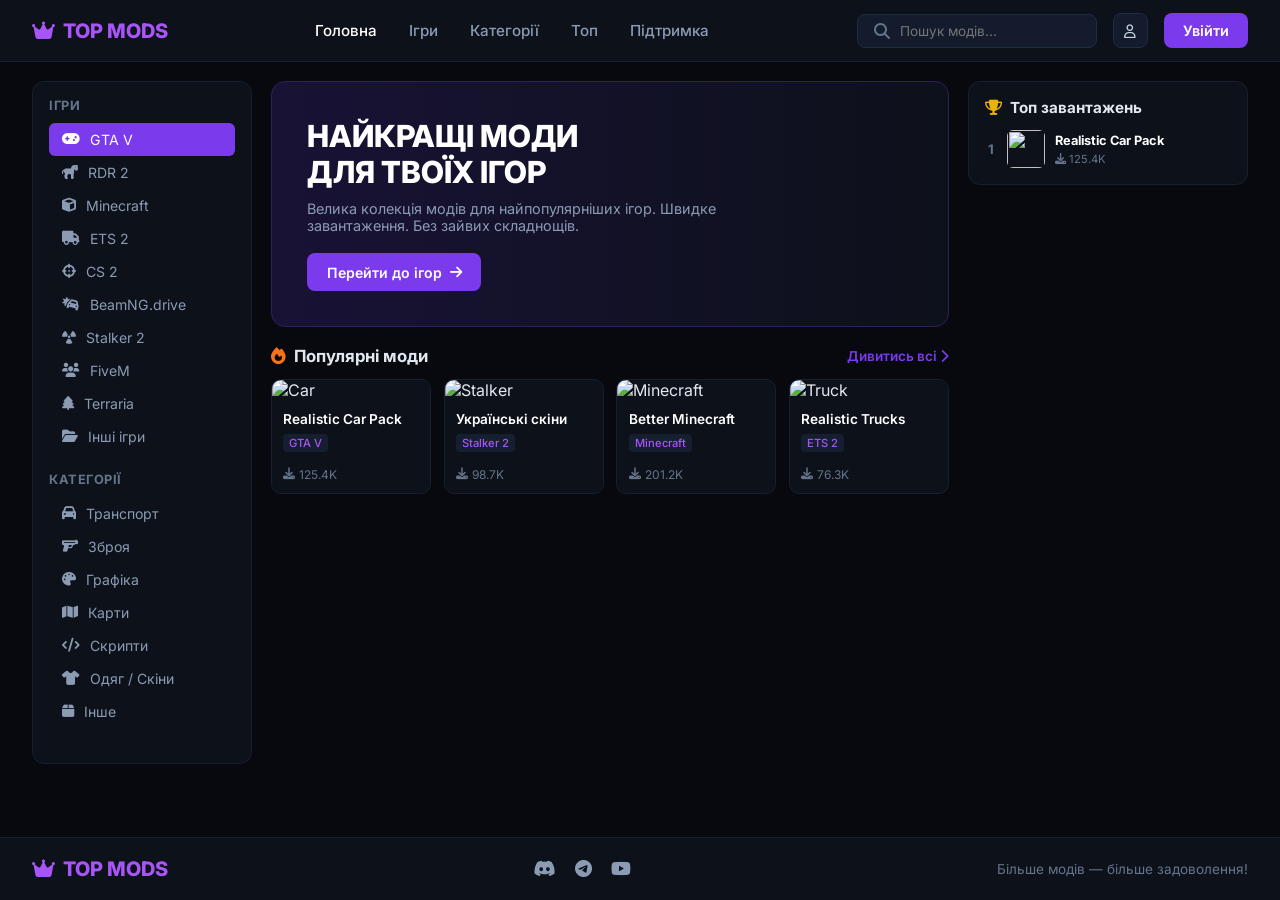
==== index.html @ d40a0d46 "Update index.html" ====
<!DOCTYPE html>
<html lang="uk">
<head>
    <meta charset="UTF-8">
    <meta name="viewport" content="width=device-width, initial-scale=1.0">
    <title>TOP MODS — Каталог модифікацій</title>
    <link rel="stylesheet" href="style.css">
    <link rel="stylesheet" href="https://cdnjs.cloudflare.com/ajax/libs/font-awesome/6.4.0/css/all.min.css">
    <link href="https://fonts.googleapis.com/css2?family=Inter:wght@400;500;600;700;800&display=swap" rel="stylesheet">
</head>
<body>

    <header class="navbar">
        <div class="logo"><i class="fa-solid fa-crown"></i> TOP MODS</div>
        <nav class="nav-links">
            <a href="index.html" class="active">Головна</a>
            <a href="games.html">Ігри</a>
            <a href="#">Категорії</a>
            <a href="#">Топ</a>
            <a href="#">Підтримка</a>
        </nav>
        <div class="nav-right">
            <div class="search-box">
                <i class="fa-solid fa-magnifying-glass"></i>
                <input type="text" placeholder="Пошук модів...">
            </div>
            <button class="icon-btn"><i class="fa-regular fa-user"></i></button>
            <button class="login-btn">Увійти</button>
        </div>
    </header>

    <div class="main-container">
        <aside class="left-sidebar">
            <div class="sidebar-section-title">Ігри</div>
            <ul class="sidebar-list">
                <li class="active"><i class="fa-solid fa-gamepad"></i> GTA V</li>
                <li><i class="fa-solid fa-horse"></i> RDR 2</li>
                <li><i class="fa-solid fa-cube"></i> Minecraft</li>
                <li><i class="fa-solid fa-truck"></i> ETS 2</li>
                <li><i class="fa-solid fa-crosshairs"></i> CS 2</li>
                <li><i class="fa-solid fa-car-burst"></i> BeamNG.drive</li>
                <li><i class="fa-solid fa-radiation"></i> Stalker 2</li>
                <li><i class="fa-solid fa-users"></i> FiveM</li>
                <li><i class="fa-solid fa-tree"></i> Terraria</li>
                <li><i class="fa-solid fa-folder-open"></i> Інші ігри</li>
            </ul>

            <div class="sidebar-section-title">Категорії</div>
            <ul class="sidebar-list">
                <li><i class="fa-solid fa-car"></i> Транспорт</li>
                <li><i class="fa-solid fa-gun"></i> Зброя</li>
                <li><i class="fa-solid fa-palette"></i> Графіка</li>
                <li><i class="fa-solid fa-map"></i> Карти</li>
                <li><i class="fa-solid fa-code"></i> Скрипти</li>
                <li><i class="fa-solid fa-shirt"></i> Одяг / Скіни</li>
                <li><i class="fa-solid fa-box"></i> Інше</li>
            </ul>
        </aside>

        <main class="content-area">
            <div class="hero-banner">
                <div class="hero-content">
                    <h1>НАЙКРАЩІ МОДИ<br>ДЛЯ ТВОЇХ ІГОР</h1>
                    <p>Велика колекція модів для найпопулярніших ігор. Швидке завантаження. Без зайвих складнощів.</p>
                    <button class="hero-btn" onclick="window.location.href='games.html'">Перейти до ігор <i class="fa-solid fa-arrow-right"></i></button>
                </div>
            </div>

            <div>
                <div class="section-block-header">
                    <h2><i class="fa-solid fa-fire c-orange"></i> Популярні моди</h2>
                    <a href="#">Дивитись всі <i class="fa-solid fa-chevron-right"></i></a>
                </div>
                <div class="cards-grid-4" style="display: grid; grid-template-columns: repeat(4, 1fr); gap: 0.8rem;">
                    <div class="mod-card" style="background: #0d111a; border: 1px solid #161f30; border-radius: 10px; overflow: hidden;">
                        <img src="https://images.unsplash.com/photo-1542282088-72c9c27ed0cd?w=400" alt="Car" style="width:100%; height:120px; object-fit:cover;">
                        <div class="mod-card-body" style="padding: 0.7rem;">
                            <h4 style="font-size: 0.85rem; color:#fff; margin-bottom:4px;">Realistic Car Pack</h4>
                            <span class="tag" style="background: #161f30; color: #a855f7; font-size: 0.7rem; padding: 2px 6px; border-radius: 4px;">GTA V</span>
                            <div class="card-downloads" style="font-size: 0.75rem; color: #64748b; margin-top:8px;"><i class="fa-solid fa-download"></i> 125.4K</div>
                        </div>
                    </div>
                    <div class="mod-card" style="background: #0d111a; border: 1px solid #161f30; border-radius: 10px; overflow: hidden;">
                        <img src="https://images.unsplash.com/photo-1579373903781-fd5c0c30c4cd?w=400" alt="Stalker" style="width:100%; height:120px; object-fit:cover;">
                        <div class="mod-card-body" style="padding: 0.7rem;">
                            <h4 style="font-size: 0.85rem; color:#fff; margin-bottom:4px;">Українські скіни</h4>
                            <span class="tag" style="background: #161f30; color: #a855f7; font-size: 0.7rem; padding: 2px 6px; border-radius: 4px;">Stalker 2</span>
                            <div class="card-downloads" style="font-size: 0.75rem; color: #64748b; margin-top:8px;"><i class="fa-solid fa-download"></i> 98.7K</div>
                        </div>
                    </div>
                    <div class="mod-card" style="background: #0d111a; border: 1px solid #161f30; border-radius: 10px; overflow: hidden;">
                        <img src="https://images.unsplash.com/photo-1627856013091-fed6e4e30e7c?w=400" alt="Minecraft" style="width:100%; height:120px; object-fit:cover;">
                        <div class="mod-card-body" style="padding: 0.7rem;">
                            <h4 style="font-size: 0.85rem; color:#fff; margin-bottom:4px;">Better Minecraft</h4>
                            <span class="tag" style="background: #161f30; color: #a855f7; font-size: 0.7rem; padding: 2px 6px; border-radius: 4px;">Minecraft</span>
                            <div class="card-downloads" style="font-size: 0.75rem; color: #64748b; margin-top:8px;"><i class="fa-solid fa-download"></i> 201.2K</div>
                        </div>
                    </div>
                    <div class="mod-card" style="background: #0d111a; border: 1px solid #161f30; border-radius: 10px; overflow: hidden;">
                        <img src="https://images.unsplash.com/photo-1601584115197-04ecc0da31d7?w=400" alt="Truck" style="width:100%; height:120px; object-fit:cover;">
                        <div class="mod-card-body" style="padding: 0.7rem;">
                            <h4 style="font-size: 0.85rem; color:#fff; margin-bottom:4px;">Realistic Trucks</h4>
                            <span class="tag" style="background: #161f30; color: #a855f7; font-size: 0.7rem; padding: 2px 6px; border-radius: 4px;">ETS 2</span>
                            <div class="card-downloads" style="font-size: 0.75rem; color: #64748b; margin-top:8px;"><i class="fa-solid fa-download"></i> 76.3K</div>
                        </div>
                    </div>
                </div>
            </div>
        </main>

        <aside class="right-sidebar">
            <div class="top-box">
                <h3><i class="fa-solid fa-trophy c-yellow"></i> Топ завантажень</h3>
                <ul class="top-items-list">
                    <li>
                        <span class="top-rank">1</span>
                        <img src="https://images.unsplash.com/photo-1542282088-72c9c27ed0cd?w=100" alt="">
                        <div class="top-item-info">
                            <b>Realistic Car Pack</b>
                            <small><i class="fa-solid fa-download"></i> 125.4K</small>
                        </div>
                    </li>
                </ul>
            </div>
        </aside>
    </div>

    <footer>
        <div class="footer-inner">
            <div class="logo"><i class="fa-solid fa-crown"></i> TOP MODS</div>
            <div class="footer-socials">
                <i class="fa-brands fa-discord"></i>
                <i class="fa-brands fa-telegram"></i>
                <i class="fa-brands fa-youtube"></i>
            </div>
            <div class="footer-slogan">Більше модів — більше задоволення!</div>
        </div>
    </footer>

</body>
</html>
---- style.css ----
* {
    box-sizing: border-box;
    margin: 0;
    padding: 0;
    font-family: 'Inter', sans-serif;
}

body {
    background-color: #07090e;
    color: #e2e8f0;
    min-height: 100vh;
    display: flex;
    flex-direction: column;
}

/* Шапка */
.navbar {
    display: flex;
    justify-content: space-between;
    align-items: center;
    background-color: #0d111a;
    padding: 0.8rem 2rem;
    border-bottom: 1px solid #161f30;
    position: sticky;
    top: 0;
    z-index: 1000;
}

.logo {
    color: #a855f7;
    font-weight: 800;
    font-size: 1.25rem;
    display: flex;
    align-items: center;
    gap: 8px;
}

.nav-links {
    display: flex;
    gap: 2rem;
}

.nav-links a {
    color: #8b9bb4;
    text-decoration: none;
    font-weight: 500;
    font-size: 0.95rem;
    transition: color 0.2s;
}

.nav-links a:hover, .nav-links a.active {
    color: #fff;
}

.nav-right {
    display: flex;
    align-items: center;
    gap: 1rem;
}

.search-box {
    background: #131b2c;
    border: 1px solid #1e2c44;
    border-radius: 8px;
    padding: 0.5rem 1rem;
    display: flex;
    align-items: center;
    gap: 10px;
    width: 240px;
    color: #64748b;
}

.search-box input {
    background: transparent;
    border: none;
    color: #fff;
    outline: none;
    font-size: 0.85rem;
    width: 100%;
}

.icon-btn {
    background: #131b2c;
    border: 1px solid #1e2c44;
    color: #cbd5e1;
    padding: 0.55rem 0.65rem;
    border-radius: 8px;
    cursor: pointer;
}

.login-btn {
    background: #7c3aed;
    color: #fff;
    border: none;
    padding: 0.55rem 1.2rem;
    border-radius: 8px;
    font-weight: 600;
    font-size: 0.9rem;
    cursor: pointer;
    transition: background 0.2s;
}

.login-btn:hover {
    background: #6d28d9;
}

/* Основна сітка сайту */
.main-container {
    display: grid;
    grid-template-columns: 220px 1fr 280px;
    gap: 1.2rem;
    padding: 1.2rem 2rem;
    max-width: 1550px;
    margin: 0 auto;
    flex: 1;
    width: 100%;
}

/* Лівий сайдбар */
.left-sidebar {
    background: #0d111a;
    border: 1px solid #161f30;
    border-radius: 12px;
    padding: 1rem;
    height: fit-content;
}

.sidebar-section-title {
    font-size: 0.8rem;
    color: #64748b;
    text-transform: uppercase;
    font-weight: 700;
    margin-bottom: 0.6rem;
    letter-spacing: 0.5px;
}

.sidebar-list {
    list-style: none;
    margin-bottom: 1.2rem;
}

.sidebar-list li {
    padding: 0.5rem 0.8rem;
    border-radius: 6px;
    color: #8b9bb4;
    cursor: pointer;
    display: flex;
    align-items: center;
    gap: 10px;
    font-size: 0.88rem;
    transition: all 0.2s;
}

.sidebar-list li:hover, .sidebar-list li.active {
    background: #7c3aed;
    color: #fff;
}

/* Центр контенту */
.content-area {
    display: flex;
    flex-direction: column;
    gap: 1.2rem;
}

.hero-banner {
    background: linear-gradient(90deg, #181235 0%, #0d111a 100%), url('https://images.unsplash.com/photo-1542282088-72c9c27ed0cd') center/cover;
    background-blend-mode: overlay;
    border: 1px solid #2a225a;
    border-radius: 14px;
    padding: 2.2rem;
    position: relative;
    overflow: hidden;
}

.hero-content h1 {
    font-size: 1.9rem;
    font-weight: 800;
    color: #fff;
    margin-bottom: 0.6rem;
    line-height: 1.2;
}

.hero-content p {
    color: #8b9bb4;
    font-size: 0.9rem;
    max-width: 440px;
    margin-bottom: 1.2rem;
}

.hero-btn {
    background: #7c3aed;
    color: #fff;
    border: none;
    padding: 0.65rem 1.2rem;
    border-radius: 8px;
    font-weight: 600;
    font-size: 0.88rem;
    cursor: pointer;
    display: flex;
    align-items: center;
    gap: 8px;
}

/* Блоки із карточками */
.section-block-header {
    display: flex;
    justify-content: space-between;
    align-items: center;
    margin-bottom: 0.8rem;
}

.section-block-header h2 {
    font-size: 1.05rem;
    display: flex;
    align-items: center;
    gap: 8px;
    font-weight: 700;
}

.section-block-header a {
    color: #7c3aed;
    text-decoration: none;
    font-size: 0.85rem;
    font-weight: 600;
}

.cards-grid-4 {
    display: grid;
    grid-template-columns: repeat(4, 1fr);
    gap: 0.9rem;
}

.mod-card {
    background: #0d111a;
    border: 1px solid #161f30;
    border-radius: 10px;
    overflow: hidden;
    cursor: pointer;
    transition: transform 0.2s, border-color 0.2s;
}

.mod-card:hover {
    transform: translateY(-3px);
    border-color: #7c3aed;
}

.mod-card img {
    width: 100%;
    height: 110px;
    object-fit: cover;
}

.mod-card-body {
    padding: 0.8rem;
}

.mod-card-body h4 {
    font-size: 0.85rem;
    margin-bottom: 0.4rem;
    color: #fff;
    font-weight: 600;
}

.tag {
    background: #161f30;
    color: #a855f7;
    font-size: 0.7rem;
    padding: 2px 6px;
    border-radius: 4px;
    display: inline-block;
    margin-bottom: 0.4rem;
    font-weight: 500;
}

.card-downloads {
    font-size: 0.75rem;
    color: #64748b;
    display: flex;
    align-items: center;
    gap: 4px;
}

/* Правий сайдбар */
.right-sidebar {
    display: flex;
    flex-direction: column;
    gap: 1.2rem;
}

.top-box, .support-box {
    background: #0d111a;
    border: 1px solid #161f30;
    border-radius: 12px;
    padding: 1rem;
}

.top-box h3 {
    font-size: 0.95rem;
    display: flex;
    align-items: center;
    gap: 8px;
    margin-bottom: 0.8rem;
}

.top-items-list {
    list-style: none;
    display: flex;
    flex-direction: column;
    gap: 0.7rem;
}

.top-items-list li {
    display: flex;
    align-items: center;
    gap: 10px;
    font-size: 0.82rem;
}

.top-rank {
    font-weight: 700;
    color: #64748b;
    width: 12px;
    text-align: center;
}

.top-items-list img {
    width: 38px;
    height: 38px;
    border-radius: 6px;
    object-fit: cover;
}

.top-item-info b {
    color: #fff;
    font-size: 0.8rem;
    display: block;
    margin-bottom: 2px;
}

.top-item-info small {
    color: #64748b;
    font-size: 0.7rem;
}

.support-box {
    background: linear-gradient(135deg, #181235 0%, #0d111a 100%);
    border-color: #2a225a;
    text-align: center;
    padding: 1.2rem;
}

.support-box h4 {
    font-size: 0.9rem;
    margin-bottom: 0.3rem;
    color: #fff;
}

.support-box p {
    font-size: 0.78rem;
    color: #8b9bb4;
    margin-bottom: 0.8rem;
}

.support-btn {
    background: #7c3aed;
    color: #fff;
    border: none;
    width: 100%;
    padding: 0.6rem;
    border-radius: 8px;
    font-weight: 600;
    font-size: 0.85rem;
    cursor: pointer;
}

/* Футер */
footer {
    background: #0d111a;
    border-top: 1px solid #161f30;
    padding: 1.2rem 2rem;
    margin-top: auto;
}

.footer-inner {
    max-width: 1550px;
    margin: 0 auto;
    display: flex;
    justify-content: space-between;
    align-items: center;
}

.footer-socials {
    display: flex;
    gap: 1.2rem;
    color: #8b9bb4;
    font-size: 1.1rem;
    cursor: pointer;
}

.footer-slogan {
    color: #64748b;
    font-size: 0.85rem;
}

/* Утиліти кольорів */
.c-orange { color: #f97316; }
.c-purple { color: #a855f7; }
.c-yellow { color: #eab308; }
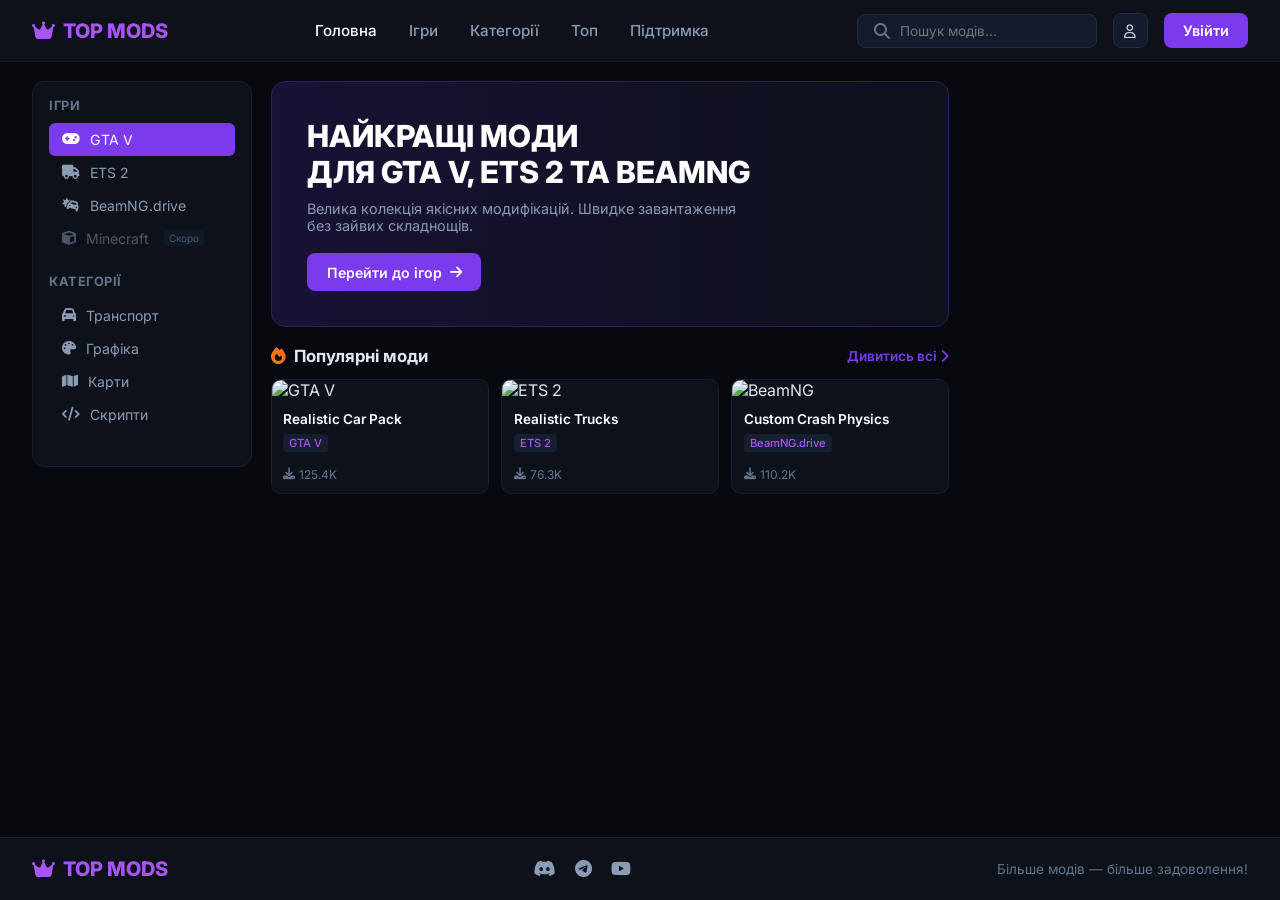
==== commit 76732688: "Update index.html" ====
--- a/index.html
+++ b/index.html
@@ -34,34 +34,25 @@
             <div class="sidebar-section-title">Ігри</div>
             <ul class="sidebar-list">
                 <li class="active"><i class="fa-solid fa-gamepad"></i> GTA V</li>
-                <li><i class="fa-solid fa-horse"></i> RDR 2</li>
-                <li><i class="fa-solid fa-cube"></i> Minecraft</li>
                 <li><i class="fa-solid fa-truck"></i> ETS 2</li>
-                <li><i class="fa-solid fa-crosshairs"></i> CS 2</li>
                 <li><i class="fa-solid fa-car-burst"></i> BeamNG.drive</li>
-                <li><i class="fa-solid fa-radiation"></i> Stalker 2</li>
-                <li><i class="fa-solid fa-users"></i> FiveM</li>
-                <li><i class="fa-solid fa-tree"></i> Terraria</li>
-                <li><i class="fa-solid fa-folder-open"></i> Інші ігри</li>
+                <li style="opacity: 0.5; cursor: not-allowed;"><i class="fa-solid fa-cube"></i> Minecraft <span style="font-size: 10px; background: #161f30; padding: 2px 5px; border-radius: 4px; margin-left: 5px;">Скоро</span></li>
             </ul>
 
             <div class="sidebar-section-title">Категорії</div>
             <ul class="sidebar-list">
                 <li><i class="fa-solid fa-car"></i> Транспорт</li>
-                <li><i class="fa-solid fa-gun"></i> Зброя</li>
                 <li><i class="fa-solid fa-palette"></i> Графіка</li>
                 <li><i class="fa-solid fa-map"></i> Карти</li>
                 <li><i class="fa-solid fa-code"></i> Скрипти</li>
-                <li><i class="fa-solid fa-shirt"></i> Одяг / Скіни</li>
-                <li><i class="fa-solid fa-box"></i> Інше</li>
             </ul>
         </aside>
 
         <main class="content-area">
             <div class="hero-banner">
                 <div class="hero-content">
-                    <h1>НАЙКРАЩІ МОДИ<br>ДЛЯ ТВОЇХ ІГОР</h1>
-                    <p>Велика колекція модів для найпопулярніших ігор. Швидке завантаження. Без зайвих складнощів.</p>
+                    <h1>НАЙКРАЩІ МОДИ<br>ДЛЯ GTA V, ETS 2 ТА BEAMNG</h1>
+                    <p>Велика колекція якісних модифікацій. Швидке завантаження без зайвих складнощів.</p>
                     <button class="hero-btn" onclick="window.location.href='games.html'">Перейти до ігор <i class="fa-solid fa-arrow-right"></i></button>
                 </div>
             </div>
@@ -71,9 +62,9 @@
                     <h2><i class="fa-solid fa-fire c-orange"></i> Популярні моди</h2>
                     <a href="#">Дивитись всі <i class="fa-solid fa-chevron-right"></i></a>
                 </div>
-                <div class="cards-grid-4" style="display: grid; grid-template-columns: repeat(4, 1fr); gap: 0.8rem;">
+                <div class="cards-grid-4" style="display: grid; grid-template-columns: repeat(3, 1fr); gap: 0.8rem;">
                     <div class="mod-card" style="background: #0d111a; border: 1px solid #161f30; border-radius: 10px; overflow: hidden;">
-                        <img src="https://images.unsplash.com/photo-1542282088-72c9c27ed0cd?w=400" alt="Car" style="width:100%; height:120px; object-fit:cover;">
+                        <img src="https://images.unsplash.com/photo-1542282088-72c9c27ed0cd?w=400" alt="GTA V" style="width:100%; height:120px; object-fit:cover;">
                         <div class="mod-card-body" style="padding: 0.7rem;">
                             <h4 style="font-size: 0.85rem; color:#fff; margin-bottom:4px;">Realistic Car Pack</h4>
                             <span class="tag" style="background: #161f30; color: #a855f7; font-size: 0.7rem; padding: 2px 6px; border-radius: 4px;">GTA V</span>
@@ -81,48 +72,24 @@
                         </div>
                     </div>
                     <div class="mod-card" style="background: #0d111a; border: 1px solid #161f30; border-radius: 10px; overflow: hidden;">
-                        <img src="https://images.unsplash.com/photo-1579373903781-fd5c0c30c4cd?w=400" alt="Stalker" style="width:100%; height:120px; object-fit:cover;">
-                        <div class="mod-card-body" style="padding: 0.7rem;">
-                            <h4 style="font-size: 0.85rem; color:#fff; margin-bottom:4px;">Українські скіни</h4>
-                            <span class="tag" style="background: #161f30; color: #a855f7; font-size: 0.7rem; padding: 2px 6px; border-radius: 4px;">Stalker 2</span>
-                            <div class="card-downloads" style="font-size: 0.75rem; color: #64748b; margin-top:8px;"><i class="fa-solid fa-download"></i> 98.7K</div>
-                        </div>
-                    </div>
-                    <div class="mod-card" style="background: #0d111a; border: 1px solid #161f30; border-radius: 10px; overflow: hidden;">
-                        <img src="https://images.unsplash.com/photo-1627856013091-fed6e4e30e7c?w=400" alt="Minecraft" style="width:100%; height:120px; object-fit:cover;">
-                        <div class="mod-card-body" style="padding: 0.7rem;">
-                            <h4 style="font-size: 0.85rem; color:#fff; margin-bottom:4px;">Better Minecraft</h4>
-                            <span class="tag" style="background: #161f30; color: #a855f7; font-size: 0.7rem; padding: 2px 6px; border-radius: 4px;">Minecraft</span>
-                            <div class="card-downloads" style="font-size: 0.75rem; color: #64748b; margin-top:8px;"><i class="fa-solid fa-download"></i> 201.2K</div>
-                        </div>
-                    </div>
-                    <div class="mod-card" style="background: #0d111a; border: 1px solid #161f30; border-radius: 10px; overflow: hidden;">
-                        <img src="https://images.unsplash.com/photo-1601584115197-04ecc0da31d7?w=400" alt="Truck" style="width:100%; height:120px; object-fit:cover;">
+                        <img src="https://images.unsplash.com/photo-1601584115197-04ecc0da31d7?w=400" alt="ETS 2" style="width:100%; height:120px; object-fit:cover;">
                         <div class="mod-card-body" style="padding: 0.7rem;">
                             <h4 style="font-size: 0.85rem; color:#fff; margin-bottom:4px;">Realistic Trucks</h4>
                             <span class="tag" style="background: #161f30; color: #a855f7; font-size: 0.7rem; padding: 2px 6px; border-radius: 4px;">ETS 2</span>
                             <div class="card-downloads" style="font-size: 0.75rem; color: #64748b; margin-top:8px;"><i class="fa-solid fa-download"></i> 76.3K</div>
                         </div>
                     </div>
+                    <div class="mod-card" style="background: #0d111a; border: 1px solid #161f30; border-radius: 10px; overflow: hidden;">
+                        <img src="https://images.unsplash.com/photo-1568605117036-5fe5e7bab0b7?w=400" alt="BeamNG" style="width:100%; height:120px; object-fit:cover;">
+                        <div class="mod-card-body" style="padding: 0.7rem;">
+                            <h4 style="font-size: 0.85rem; color:#fff; margin-bottom:4px;">Custom Crash Physics</h4>
+                            <span class="tag" style="background: #161f30; color: #a855f7; font-size: 0.7rem; padding: 2px 6px; border-radius: 4px;">BeamNG.drive</span>
+                            <div class="card-downloads" style="font-size: 0.75rem; color: #64748b; margin-top:8px;"><i class="fa-solid fa-download"></i> 110.2K</div>
+                        </div>
+                    </div>
                 </div>
             </div>
         </main>
-
-        <aside class="right-sidebar">
-            <div class="top-box">
-                <h3><i class="fa-solid fa-trophy c-yellow"></i> Топ завантажень</h3>
-                <ul class="top-items-list">
-                    <li>
-                        <span class="top-rank">1</span>
-                        <img src="https://images.unsplash.com/photo-1542282088-72c9c27ed0cd?w=100" alt="">
-                        <div class="top-item-info">
-                            <b>Realistic Car Pack</b>
-                            <small><i class="fa-solid fa-download"></i> 125.4K</small>
-                        </div>
-                    </li>
-                </ul>
-            </div>
-        </aside>
     </div>
 
     <footer>
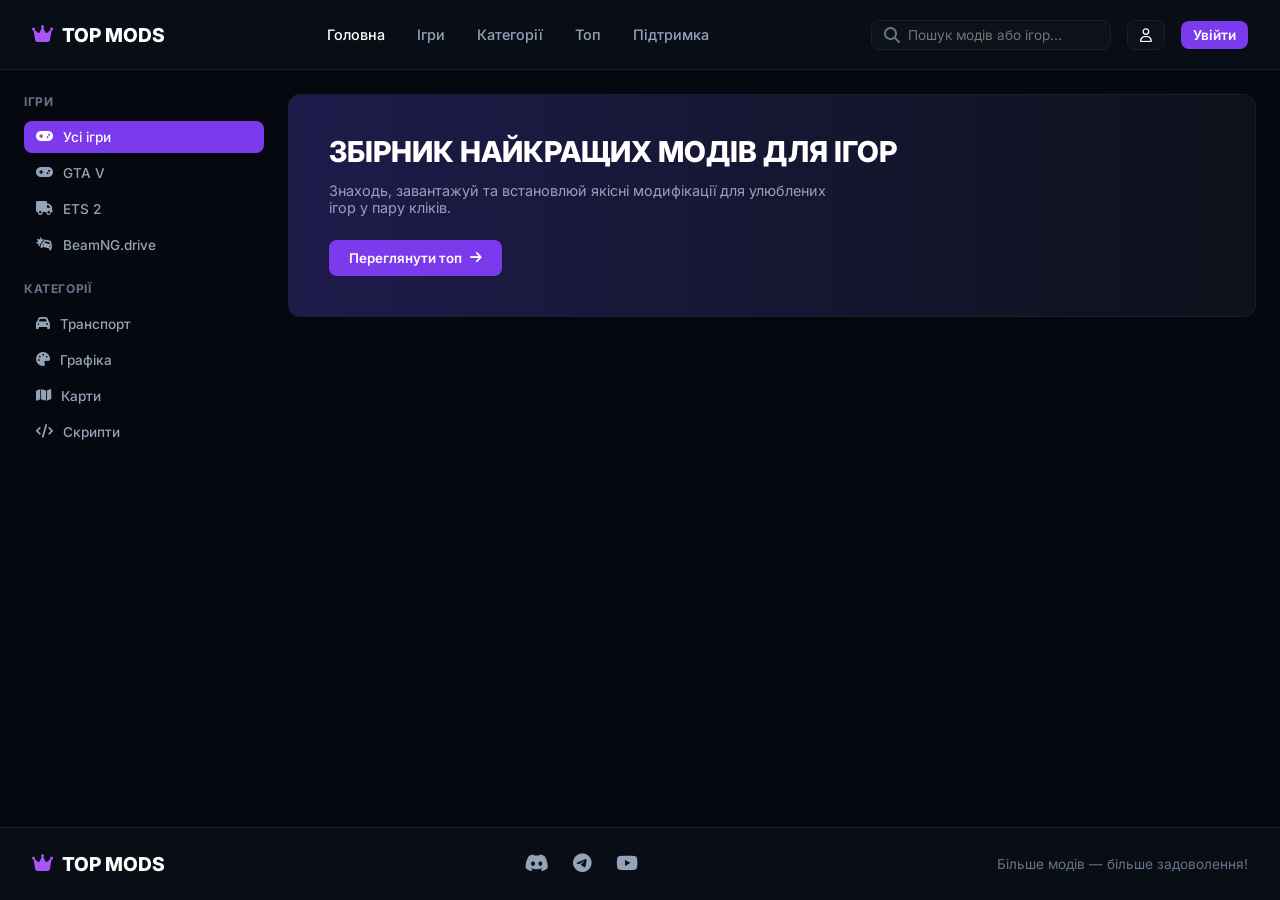
==== commit f0b7e4bd: "Update index.html" ====
--- a/index.html
+++ b/index.html
@@ -3,7 +3,7 @@
 <head>
     <meta charset="UTF-8">
     <meta name="viewport" content="width=device-width, initial-scale=1.0">
-    <title>TOP MODS — Каталог модифікацій</title>
+    <title>TOP MODS — Головна</title>
     <link rel="stylesheet" href="style.css">
     <link rel="stylesheet" href="https://cdnjs.cloudflare.com/ajax/libs/font-awesome/6.4.0/css/all.min.css">
     <link href="https://fonts.googleapis.com/css2?family=Inter:wght@400;500;600;700;800&display=swap" rel="stylesheet">
@@ -15,14 +15,14 @@
         <nav class="nav-links">
             <a href="index.html" class="active">Головна</a>
             <a href="games.html">Ігри</a>
-            <a href="#">Категорії</a>
-            <a href="#">Топ</a>
+            <a href="categories.html">Категорії</a>
+            <a href="top.html">Топ</a>
             <a href="#">Підтримка</a>
         </nav>
         <div class="nav-right">
             <div class="search-box">
                 <i class="fa-solid fa-magnifying-glass"></i>
-                <input type="text" placeholder="Пошук модів...">
+                <input type="text" placeholder="Пошук модів або ігор...">
             </div>
             <button class="icon-btn"><i class="fa-regular fa-user"></i></button>
             <button class="login-btn">Увійти</button>
@@ -31,15 +31,15 @@
 
     <div class="main-container">
         <aside class="left-sidebar">
-            <div class="sidebar-section-title">Ігри</div>
+            <div class="sidebar-section-title">ІГРИ</div>
             <ul class="sidebar-list">
-                <li class="active"><i class="fa-solid fa-gamepad"></i> GTA V</li>
+                <li class="active"><i class="fa-solid fa-gamepad"></i> Усі ігри</li>
+                <li><i class="fa-solid fa-gamepad"></i> GTA V</li>
                 <li><i class="fa-solid fa-truck"></i> ETS 2</li>
                 <li><i class="fa-solid fa-car-burst"></i> BeamNG.drive</li>
-                <li style="opacity: 0.5; cursor: not-allowed;"><i class="fa-solid fa-cube"></i> Minecraft <span style="font-size: 10px; background: #161f30; padding: 2px 5px; border-radius: 4px; margin-left: 5px;">Скоро</span></li>
             </ul>
 
-            <div class="sidebar-section-title">Категорії</div>
+            <div class="sidebar-section-title">КАТЕГОРІЇ</div>
             <ul class="sidebar-list">
                 <li><i class="fa-solid fa-car"></i> Транспорт</li>
                 <li><i class="fa-solid fa-palette"></i> Графіка</li>
@@ -51,42 +51,9 @@
         <main class="content-area">
             <div class="hero-banner">
                 <div class="hero-content">
-                    <h1>НАЙКРАЩІ МОДИ<br>ДЛЯ GTA V, ETS 2 ТА BEAMNG</h1>
-                    <p>Велика колекція якісних модифікацій. Швидке завантаження без зайвих складнощів.</p>
-                    <button class="hero-btn" onclick="window.location.href='games.html'">Перейти до ігор <i class="fa-solid fa-arrow-right"></i></button>
-                </div>
-            </div>
-
-            <div>
-                <div class="section-block-header">
-                    <h2><i class="fa-solid fa-fire c-orange"></i> Популярні моди</h2>
-                    <a href="#">Дивитись всі <i class="fa-solid fa-chevron-right"></i></a>
-                </div>
-                <div class="cards-grid-4" style="display: grid; grid-template-columns: repeat(3, 1fr); gap: 0.8rem;">
-                    <div class="mod-card" style="background: #0d111a; border: 1px solid #161f30; border-radius: 10px; overflow: hidden;">
-                        <img src="https://images.unsplash.com/photo-1542282088-72c9c27ed0cd?w=400" alt="GTA V" style="width:100%; height:120px; object-fit:cover;">
-                        <div class="mod-card-body" style="padding: 0.7rem;">
-                            <h4 style="font-size: 0.85rem; color:#fff; margin-bottom:4px;">Realistic Car Pack</h4>
-                            <span class="tag" style="background: #161f30; color: #a855f7; font-size: 0.7rem; padding: 2px 6px; border-radius: 4px;">GTA V</span>
-                            <div class="card-downloads" style="font-size: 0.75rem; color: #64748b; margin-top:8px;"><i class="fa-solid fa-download"></i> 125.4K</div>
-                        </div>
-                    </div>
-                    <div class="mod-card" style="background: #0d111a; border: 1px solid #161f30; border-radius: 10px; overflow: hidden;">
-                        <img src="https://images.unsplash.com/photo-1601584115197-04ecc0da31d7?w=400" alt="ETS 2" style="width:100%; height:120px; object-fit:cover;">
-                        <div class="mod-card-body" style="padding: 0.7rem;">
-                            <h4 style="font-size: 0.85rem; color:#fff; margin-bottom:4px;">Realistic Trucks</h4>
-                            <span class="tag" style="background: #161f30; color: #a855f7; font-size: 0.7rem; padding: 2px 6px; border-radius: 4px;">ETS 2</span>
-                            <div class="card-downloads" style="font-size: 0.75rem; color: #64748b; margin-top:8px;"><i class="fa-solid fa-download"></i> 76.3K</div>
-                        </div>
-                    </div>
-                    <div class="mod-card" style="background: #0d111a; border: 1px solid #161f30; border-radius: 10px; overflow: hidden;">
-                        <img src="https://images.unsplash.com/photo-1568605117036-5fe5e7bab0b7?w=400" alt="BeamNG" style="width:100%; height:120px; object-fit:cover;">
-                        <div class="mod-card-body" style="padding: 0.7rem;">
-                            <h4 style="font-size: 0.85rem; color:#fff; margin-bottom:4px;">Custom Crash Physics</h4>
-                            <span class="tag" style="background: #161f30; color: #a855f7; font-size: 0.7rem; padding: 2px 6px; border-radius: 4px;">BeamNG.drive</span>
-                            <div class="card-downloads" style="font-size: 0.75rem; color: #64748b; margin-top:8px;"><i class="fa-solid fa-download"></i> 110.2K</div>
-                        </div>
-                    </div>
+                    <h1>ЗБІРНИК НАЙКРАЩИХ МОДІВ ДЛЯ ІГОР</h1>
+                    <p>Знаходь, завантажуй та встановлюй якісні модифікації для улюблених ігор у пару кліків.</p>
+                    <button class="hero-btn">Переглянути топ <i class="fa-solid fa-arrow-right"></i></button>
                 </div>
             </div>
         </main>
--- a/style.css
+++ b/style.css
@@ -1,389 +1,230 @@
 * {
-    box-sizing: border-box;
     margin: 0;
     padding: 0;
+    box-sizing: border-box;
     font-family: 'Inter', sans-serif;
 }
 
 body {
-    background-color: #07090e;
-    color: #e2e8f0;
+    background-color: #05080f;
+    color: #ffffff;
     min-height: 100vh;
     display: flex;
     flex-direction: column;
 }
 
-/* Шапка */
+/* Навігація */
 .navbar {
-    display: flex;
+    height: 70px;
+    background-color: #090d16;
+    border-bottom: 1px solid #161f30;
+    display: flex;
+    align-items: center;
     justify-content: space-between;
-    align-items: center;
-    background-color: #0d111a;
-    padding: 0.8rem 2rem;
-    border-bottom: 1px solid #161f30;
+    padding: 0 2rem;
     position: sticky;
     top: 0;
     z-index: 1000;
 }
 
 .logo {
+    font-size: 1.2rem;
+    font-weight: 800;
+    color: #fff;
+    display: flex;
+    align-items: center;
+    gap: 8px;
+}
+
+.logo i {
     color: #a855f7;
-    font-weight: 800;
-    font-size: 1.25rem;
+}
+
+.nav-links {
+    display: flex;
+    gap: 2rem;
+}
+
+.nav-links a {
+    text-decoration: none;
+    color: #94a3b8;
+    font-size: 0.9rem;
+    font-weight: 500;
+    transition: color 0.2s;
+}
+
+.nav-links a:hover,
+.nav-links a.active {
+    color: #ffffff;
+}
+
+.nav-right {
+    display: flex;
+    align-items: center;
+    gap: 1rem;
+}
+
+.search-box {
+    background: #0d111a;
+    border: 1px solid #161f30;
+    border-radius: 8px;
+    padding: 6px 12px;
     display: flex;
     align-items: center;
     gap: 8px;
-}
-
-.nav-links {
-    display: flex;
-    gap: 2rem;
-}
-
-.nav-links a {
-    color: #8b9bb4;
-    text-decoration: none;
-    font-weight: 500;
-    font-size: 0.95rem;
-    transition: color 0.2s;
-}
-
-.nav-links a:hover, .nav-links a.active {
-    color: #fff;
-}
-
-.nav-right {
-    display: flex;
-    align-items: center;
-    gap: 1rem;
-}
-
-.search-box {
-    background: #131b2c;
-    border: 1px solid #1e2c44;
-    border-radius: 8px;
-    padding: 0.5rem 1rem;
-    display: flex;
-    align-items: center;
-    gap: 10px;
     width: 240px;
-    color: #64748b;
 }
 
 .search-box input {
     background: transparent;
     border: none;
     color: #fff;
+    font-size: 0.85rem;
     outline: none;
-    font-size: 0.85rem;
     width: 100%;
 }
 
-.icon-btn {
-    background: #131b2c;
-    border: 1px solid #1e2c44;
-    color: #cbd5e1;
-    padding: 0.55rem 0.65rem;
-    border-radius: 8px;
-    cursor: pointer;
+.search-box i {
+    color: #64748b;
+}
+
+.icon-btn, .login-btn {
+    background: #0d111a;
+    border: 1px solid #161f30;
+    color: #fff;
+    padding: 6px 12px;
+    border-radius: 8px;
+    cursor: pointer;
+    font-size: 0.85rem;
+    font-weight: 600;
 }
 
 .login-btn {
     background: #7c3aed;
-    color: #fff;
     border: none;
-    padding: 0.55rem 1.2rem;
-    border-radius: 8px;
-    font-weight: 600;
-    font-size: 0.9rem;
-    cursor: pointer;
-    transition: background 0.2s;
 }
 
 .login-btn:hover {
     background: #6d28d9;
 }
 
-/* Основна сітка сайту */
+/* Основний контент та сайдбар */
 .main-container {
-    display: grid;
-    grid-template-columns: 220px 1fr 280px;
-    gap: 1.2rem;
-    padding: 1.2rem 2rem;
-    max-width: 1550px;
+    display: flex;
+    flex: 1;
+    max-width: 1400px;
+    width: 100%;
     margin: 0 auto;
+    padding: 1.5rem;
+    gap: 1.5rem;
+}
+
+.left-sidebar {
+    width: 240px;
+    flex-shrink: 0;
+}
+
+.sidebar-section-title {
+    font-size: 0.75rem;
+    font-weight: 700;
+    color: #64748b;
+    letter-spacing: 0.05em;
+    margin-bottom: 0.75rem;
+    margin-top: 1.25rem;
+}
+
+.sidebar-section-title:first-child {
+    margin-top: 0;
+}
+
+.sidebar-list {
+    list-style: none;
+    display: flex;
+    flex-direction: column;
+    gap: 4px;
+}
+
+.sidebar-list li {
+    padding: 8px 12px;
+    border-radius: 8px;
+    color: #94a3b8;
+    font-size: 0.85rem;
+    font-weight: 500;
+    cursor: pointer;
+    display: flex;
+    align-items: center;
+    gap: 10px;
+    transition: background 0.2s, color 0.2s;
+}
+
+.sidebar-list li:hover {
+    background: #0d111a;
+    color: #fff;
+}
+
+.sidebar-list li.active {
+    background: #7c3aed;
+    color: #fff;
+}
+
+.content-area {
     flex: 1;
-    width: 100%;
-}
-
-/* Лівий сайдбар */
-.left-sidebar {
-    background: #0d111a;
+    display: flex;
+    flex-direction: column;
+    gap: 1.5rem;
+}
+
+/* Банер */
+.hero-banner {
+    background: linear-gradient(90deg, #1e1b4b 0%, #0d111a 100%);
     border: 1px solid #161f30;
     border-radius: 12px;
-    padding: 1rem;
-    height: fit-content;
-}
-
-.sidebar-section-title {
-    font-size: 0.8rem;
-    color: #64748b;
-    text-transform: uppercase;
-    font-weight: 700;
-    margin-bottom: 0.6rem;
-    letter-spacing: 0.5px;
-}
-
-.sidebar-list {
-    list-style: none;
-    margin-bottom: 1.2rem;
-}
-
-.sidebar-list li {
-    padding: 0.5rem 0.8rem;
-    border-radius: 6px;
-    color: #8b9bb4;
-    cursor: pointer;
-    display: flex;
-    align-items: center;
-    gap: 10px;
-    font-size: 0.88rem;
-    transition: all 0.2s;
-}
-
-.sidebar-list li:hover, .sidebar-list li.active {
-    background: #7c3aed;
-    color: #fff;
-}
-
-/* Центр контенту */
-.content-area {
-    display: flex;
-    flex-direction: column;
-    gap: 1.2rem;
-}
-
-.hero-banner {
-    background: linear-gradient(90deg, #181235 0%, #0d111a 100%), url('https://images.unsplash.com/photo-1542282088-72c9c27ed0cd') center/cover;
-    background-blend-mode: overlay;
-    border: 1px solid #2a225a;
-    border-radius: 14px;
-    padding: 2.2rem;
+    padding: 2.5rem;
     position: relative;
     overflow: hidden;
 }
 
 .hero-content h1 {
-    font-size: 1.9rem;
+    font-size: 1.8rem;
     font-weight: 800;
-    color: #fff;
-    margin-bottom: 0.6rem;
+    margin-bottom: 0.75rem;
     line-height: 1.2;
 }
 
 .hero-content p {
-    color: #8b9bb4;
+    color: #94a3b8;
     font-size: 0.9rem;
-    max-width: 440px;
-    margin-bottom: 1.2rem;
+    margin-bottom: 1.5rem;
+    max-width: 500px;
 }
 
 .hero-btn {
     background: #7c3aed;
     color: #fff;
     border: none;
-    padding: 0.65rem 1.2rem;
+    padding: 10px 20px;
     border-radius: 8px;
     font-weight: 600;
-    font-size: 0.88rem;
-    cursor: pointer;
-    display: flex;
+    cursor: pointer;
+    display: inline-flex;
     align-items: center;
     gap: 8px;
 }
 
-/* Блоки із карточками */
-.section-block-header {
-    display: flex;
-    justify-content: space-between;
-    align-items: center;
-    margin-bottom: 0.8rem;
-}
-
-.section-block-header h2 {
-    font-size: 1.05rem;
-    display: flex;
-    align-items: center;
-    gap: 8px;
-    font-weight: 700;
-}
-
-.section-block-header a {
-    color: #7c3aed;
-    text-decoration: none;
-    font-size: 0.85rem;
-    font-weight: 600;
-}
-
-.cards-grid-4 {
-    display: grid;
-    grid-template-columns: repeat(4, 1fr);
-    gap: 0.9rem;
-}
-
-.mod-card {
-    background: #0d111a;
-    border: 1px solid #161f30;
-    border-radius: 10px;
-    overflow: hidden;
-    cursor: pointer;
-    transition: transform 0.2s, border-color 0.2s;
-}
-
-.mod-card:hover {
-    transform: translateY(-3px);
-    border-color: #7c3aed;
-}
-
-.mod-card img {
-    width: 100%;
-    height: 110px;
-    object-fit: cover;
-}
-
-.mod-card-body {
-    padding: 0.8rem;
-}
-
-.mod-card-body h4 {
-    font-size: 0.85rem;
-    margin-bottom: 0.4rem;
-    color: #fff;
-    font-weight: 600;
-}
-
-.tag {
-    background: #161f30;
-    color: #a855f7;
-    font-size: 0.7rem;
-    padding: 2px 6px;
-    border-radius: 4px;
-    display: inline-block;
-    margin-bottom: 0.4rem;
-    font-weight: 500;
-}
-
-.card-downloads {
-    font-size: 0.75rem;
-    color: #64748b;
-    display: flex;
-    align-items: center;
-    gap: 4px;
-}
-
-/* Правий сайдбар */
-.right-sidebar {
-    display: flex;
-    flex-direction: column;
-    gap: 1.2rem;
-}
-
-.top-box, .support-box {
-    background: #0d111a;
-    border: 1px solid #161f30;
-    border-radius: 12px;
-    padding: 1rem;
-}
-
-.top-box h3 {
-    font-size: 0.95rem;
-    display: flex;
-    align-items: center;
-    gap: 8px;
-    margin-bottom: 0.8rem;
-}
-
-.top-items-list {
-    list-style: none;
-    display: flex;
-    flex-direction: column;
-    gap: 0.7rem;
-}
-
-.top-items-list li {
-    display: flex;
-    align-items: center;
-    gap: 10px;
-    font-size: 0.82rem;
-}
-
-.top-rank {
-    font-weight: 700;
-    color: #64748b;
-    width: 12px;
-    text-align: center;
-}
-
-.top-items-list img {
-    width: 38px;
-    height: 38px;
-    border-radius: 6px;
-    object-fit: cover;
-}
-
-.top-item-info b {
-    color: #fff;
-    font-size: 0.8rem;
-    display: block;
-    margin-bottom: 2px;
-}
-
-.top-item-info small {
-    color: #64748b;
-    font-size: 0.7rem;
-}
-
-.support-box {
-    background: linear-gradient(135deg, #181235 0%, #0d111a 100%);
-    border-color: #2a225a;
-    text-align: center;
-    padding: 1.2rem;
-}
-
-.support-box h4 {
-    font-size: 0.9rem;
-    margin-bottom: 0.3rem;
-    color: #fff;
-}
-
-.support-box p {
-    font-size: 0.78rem;
-    color: #8b9bb4;
-    margin-bottom: 0.8rem;
-}
-
-.support-btn {
-    background: #7c3aed;
-    color: #fff;
-    border: none;
-    width: 100%;
-    padding: 0.6rem;
-    border-radius: 8px;
-    font-weight: 600;
-    font-size: 0.85rem;
-    cursor: pointer;
+.hero-btn:hover {
+    background: #6d28d9;
 }
 
 /* Футер */
 footer {
-    background: #0d111a;
+    background-color: #090d16;
     border-top: 1px solid #161f30;
-    padding: 1.2rem 2rem;
+    padding: 1.5rem 2rem;
     margin-top: auto;
 }
 
 .footer-inner {
-    max-width: 1550px;
+    max-width: 1400px;
     margin: 0 auto;
     display: flex;
     justify-content: space-between;
@@ -392,9 +233,9 @@
 
 .footer-socials {
     display: flex;
-    gap: 1.2rem;
-    color: #8b9bb4;
-    font-size: 1.1rem;
+    gap: 1.5rem;
+    color: #94a3b8;
+    font-size: 1.2rem;
     cursor: pointer;
 }
 
@@ -402,8 +243,3 @@
     color: #64748b;
     font-size: 0.85rem;
 }
-
-/* Утиліти кольорів */
-.c-orange { color: #f97316; }
-.c-purple { color: #a855f7; }
-.c-yellow { color: #eab308; }
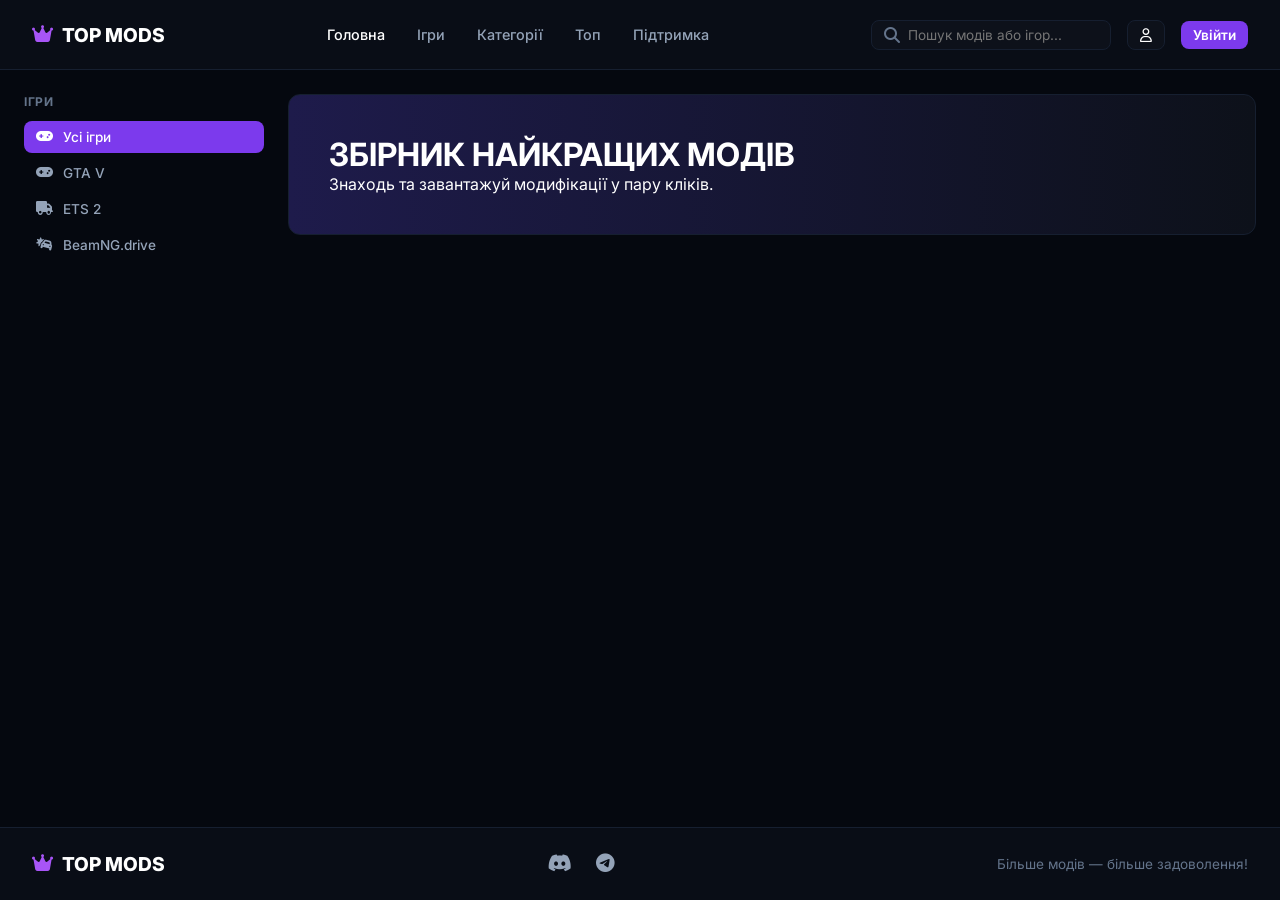
==== commit 59c0081b: "Update index.html" ====
--- a/index.html
+++ b/index.html
@@ -9,7 +9,6 @@
     <link href="https://fonts.googleapis.com/css2?family=Inter:wght@400;500;600;700;800&display=swap" rel="stylesheet">
 </head>
 <body>
-
     <header class="navbar">
         <div class="logo"><i class="fa-solid fa-crown"></i> TOP MODS</div>
         <nav class="nav-links">
@@ -17,7 +16,7 @@
             <a href="games.html">Ігри</a>
             <a href="categories.html">Категорії</a>
             <a href="top.html">Топ</a>
-            <a href="#">Підтримка</a>
+            <a href="support.html">Підтримка</a>
         </nav>
         <div class="nav-right">
             <div class="search-box">
@@ -38,23 +37,11 @@
                 <li><i class="fa-solid fa-truck"></i> ETS 2</li>
                 <li><i class="fa-solid fa-car-burst"></i> BeamNG.drive</li>
             </ul>
-
-            <div class="sidebar-section-title">КАТЕГОРІЇ</div>
-            <ul class="sidebar-list">
-                <li><i class="fa-solid fa-car"></i> Транспорт</li>
-                <li><i class="fa-solid fa-palette"></i> Графіка</li>
-                <li><i class="fa-solid fa-map"></i> Карти</li>
-                <li><i class="fa-solid fa-code"></i> Скрипти</li>
-            </ul>
         </aside>
-
         <main class="content-area">
             <div class="hero-banner">
-                <div class="hero-content">
-                    <h1>ЗБІРНИК НАЙКРАЩИХ МОДІВ ДЛЯ ІГОР</h1>
-                    <p>Знаходь, завантажуй та встановлюй якісні модифікації для улюблених ігор у пару кліків.</p>
-                    <button class="hero-btn">Переглянути топ <i class="fa-solid fa-arrow-right"></i></button>
-                </div>
+                <h1>ЗБІРНИК НАЙКРАЩИХ МОДІВ</h1>
+                <p>Знаходь та завантажуй модифікації у пару кліків.</p>
             </div>
         </main>
     </div>
@@ -62,14 +49,9 @@
     <footer>
         <div class="footer-inner">
             <div class="logo"><i class="fa-solid fa-crown"></i> TOP MODS</div>
-            <div class="footer-socials">
-                <i class="fa-brands fa-discord"></i>
-                <i class="fa-brands fa-telegram"></i>
-                <i class="fa-brands fa-youtube"></i>
-            </div>
+            <div class="footer-socials"><i class="fa-brands fa-discord"></i> <i class="fa-brands fa-telegram"></i></div>
             <div class="footer-slogan">Більше модів — більше задоволення!</div>
         </div>
     </footer>
-
 </body>
 </html>
--- a/style.css
+++ b/style.css
@@ -154,7 +154,6 @@
     display: flex;
     align-items: center;
     gap: 10px;
-    transition: background 0.2s, color 0.2s;
 }
 
 .sidebar-list li:hover {
@@ -180,39 +179,6 @@
     border: 1px solid #161f30;
     border-radius: 12px;
     padding: 2.5rem;
-    position: relative;
-    overflow: hidden;
-}
-
-.hero-content h1 {
-    font-size: 1.8rem;
-    font-weight: 800;
-    margin-bottom: 0.75rem;
-    line-height: 1.2;
-}
-
-.hero-content p {
-    color: #94a3b8;
-    font-size: 0.9rem;
-    margin-bottom: 1.5rem;
-    max-width: 500px;
-}
-
-.hero-btn {
-    background: #7c3aed;
-    color: #fff;
-    border: none;
-    padding: 10px 20px;
-    border-radius: 8px;
-    font-weight: 600;
-    cursor: pointer;
-    display: inline-flex;
-    align-items: center;
-    gap: 8px;
-}
-
-.hero-btn:hover {
-    background: #6d28d9;
 }
 
 /* Футер */
@@ -236,7 +202,6 @@
     gap: 1.5rem;
     color: #94a3b8;
     font-size: 1.2rem;
-    cursor: pointer;
 }
 
 .footer-slogan {
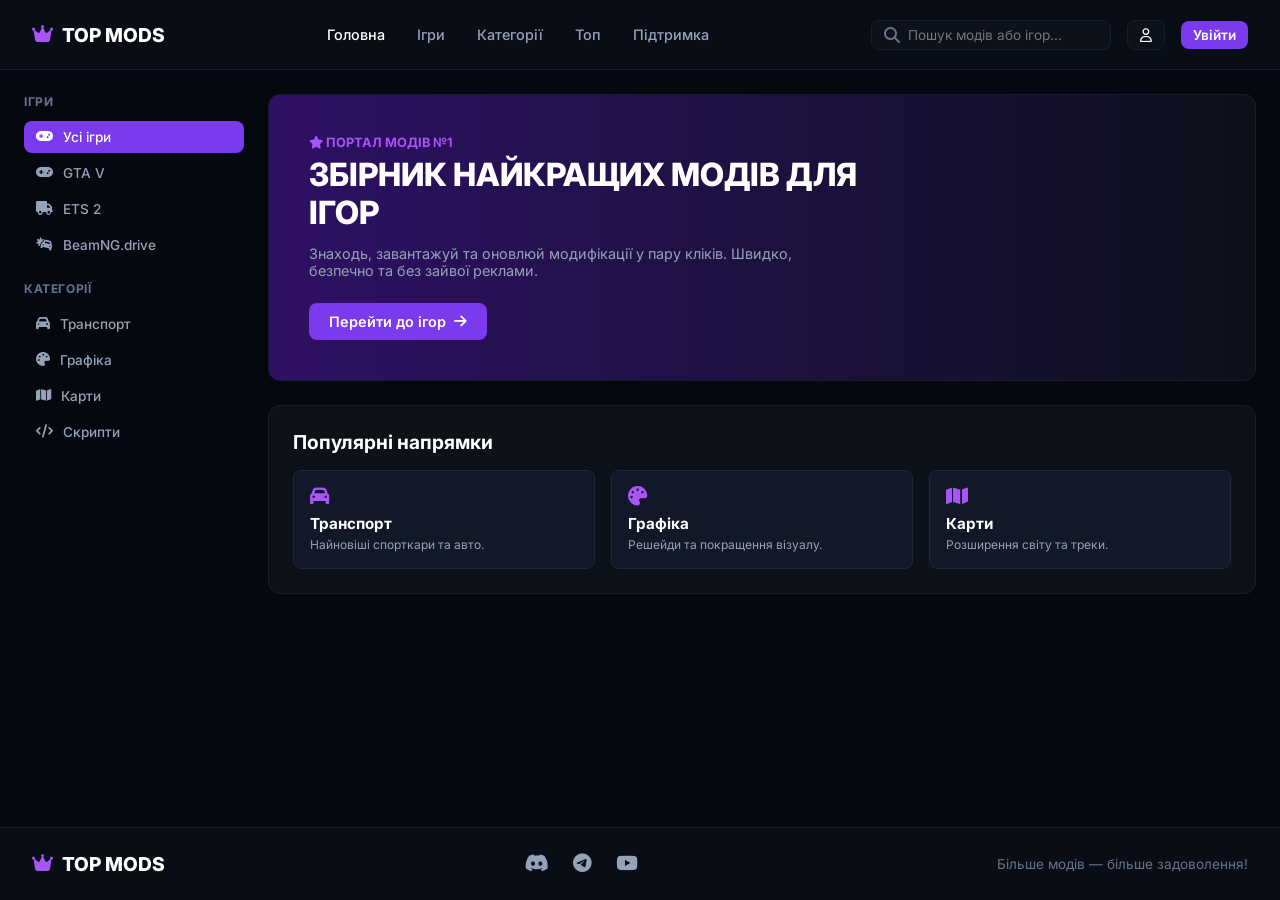
==== commit 858be9a6: "Update index.html" ====
--- a/index.html
+++ b/index.html
@@ -9,6 +9,8 @@
     <link href="https://fonts.googleapis.com/css2?family=Inter:wght@400;500;600;700;800&display=swap" rel="stylesheet">
 </head>
 <body>
+
+    <!-- Навігація -->
     <header class="navbar">
         <div class="logo"><i class="fa-solid fa-crown"></i> TOP MODS</div>
         <nav class="nav-links">
@@ -28,8 +30,11 @@
         </div>
     </header>
 
-    <div class="main-container">
-        <aside class="left-sidebar">
+    <!-- Основний контейнер -->
+    <div class="main-container" style="display: flex; gap: 1.5rem; max-width: 1400px; width: 100%; margin: 0 auto; padding: 1.5rem;">
+        
+        <!-- Лівий сайдбар -->
+        <aside class="left-sidebar" style="width: 220px; flex-shrink: 0;">
             <div class="sidebar-section-title">ІГРИ</div>
             <ul class="sidebar-list">
                 <li class="active"><i class="fa-solid fa-gamepad"></i> Усі ігри</li>
@@ -37,21 +42,69 @@
                 <li><i class="fa-solid fa-truck"></i> ETS 2</li>
                 <li><i class="fa-solid fa-car-burst"></i> BeamNG.drive</li>
             </ul>
+
+            <div class="sidebar-section-title">КАТЕГОРІЇ</div>
+            <ul class="sidebar-list">
+                <li><i class="fa-solid fa-car"></i> Транспорт</li>
+                <li><i class="fa-solid fa-palette"></i> Графіка</li>
+                <li><i class="fa-solid fa-map"></i> Карти</li>
+                <li><i class="fa-solid fa-code"></i> Скрипти</li>
+            </ul>
         </aside>
-        <main class="content-area">
-            <div class="hero-banner">
-                <h1>ЗБІРНИК НАЙКРАЩИХ МОДІВ</h1>
-                <p>Знаходь та завантажуй модифікації у пару кліків.</p>
+
+        <!-- Центральний контент -->
+        <main class="content-area" style="flex: 1; display: flex; flex-direction: column; gap: 1.5rem;">
+            
+            <!-- Великий банер -->
+            <div style="background: linear-gradient(90deg, #2e1065 0%, #0d111a 100%); border: 1px solid #161f30; border-radius: 12px; padding: 2.5rem; position: relative; overflow: hidden;">
+                <div style="max-width: 550px;">
+                    <div style="font-size: 0.8rem; color: #a855f7; margin-bottom: 6px; font-weight: 700;"><i class="fa-solid fa-star"></i> ПОРТАЛ МОДІВ №1</div>
+                    <h1 style="font-size: 2rem; font-weight: 800; margin-bottom: 0.75rem; line-height: 1.2;">ЗБІРНИК НАЙКРАЩИХ МОДІВ ДЛЯ ІГОР</h1>
+                    <p style="color: #94a3b8; font-size: 0.9rem; margin-bottom: 1.5rem;">Знаходь, завантажуй та оновлюй модифікації у пару кліків. Швидко, безпечно та без зайвої реклами.</p>
+                    <a href="games.html" style="background: #7c3aed; color: #fff; border: none; padding: 10px 20px; border-radius: 8px; font-weight: 600; text-decoration: none; display: inline-flex; align-items: center; gap: 8px; font-size: 0.9rem;">
+                        Перейти до ігор <i class="fa-solid fa-arrow-right"></i>
+                    </a>
+                </div>
             </div>
+
+            <!-- Популярні категорії -->
+            <div style="background: #0d111a; border: 1px solid #161f30; border-radius: 12px; padding: 1.5rem;">
+                <h2 style="font-size: 1.2rem; font-weight: 700; margin-bottom: 1rem; color: #fff;">Популярні напрямки</h2>
+                <div style="display: grid; grid-template-columns: repeat(3, 1fr); gap: 1rem;">
+                    <div style="background: #111827; border: 1px solid #1f2937; border-radius: 8px; padding: 1rem;">
+                        <i class="fa-solid fa-car" style="color: #a855f7; font-size: 1.2rem; margin-bottom: 8px;"></i>
+                        <h4 style="color: #fff; font-size: 0.95rem; margin-bottom: 4px;">Транспорт</h4>
+                        <p style="color: #94a3b8; font-size: 0.75rem;">Найновіші спорткари та авто.</p>
+                    </div>
+                    <div style="background: #111827; border: 1px solid #1f2937; border-radius: 8px; padding: 1rem;">
+                        <i class="fa-solid fa-palette" style="color: #a855f7; font-size: 1.2rem; margin-bottom: 8px;"></i>
+                        <h4 style="color: #fff; font-size: 0.95rem; margin-bottom: 4px;">Графіка</h4>
+                        <p style="color: #94a3b8; font-size: 0.75rem;">Решейди та покращення візуалу.</p>
+                    </div>
+                    <div style="background: #111827; border: 1px solid #1f2937; border-radius: 8px; padding: 1rem;">
+                        <i class="fa-solid fa-map" style="color: #a855f7; font-size: 1.2rem; margin-bottom: 8px;"></i>
+                        <h4 style="color: #fff; font-size: 0.95rem; margin-bottom: 4px;">Карти</h4>
+                        <p style="color: #94a3b8; font-size: 0.75rem;">Розширення світу та треки.</p>
+                    </div>
+                </div>
+            </div>
+
         </main>
+
     </div>
 
+    <!-- Футер -->
     <footer>
         <div class="footer-inner">
             <div class="logo"><i class="fa-solid fa-crown"></i> TOP MODS</div>
-            <div class="footer-socials"><i class="fa-brands fa-discord"></i> <i class="fa-brands fa-telegram"></i></div>
+            <div class="footer-socials">
+                <i class="fa-brands fa-discord"></i>
+                <i class="fa-brands fa-telegram"></i>
+                <i class="fa-brands fa-youtube"></i>
+            </div>
             <div class="footer-slogan">Більше модів — більше задоволення!</div>
         </div>
     </footer>
+
 </body>
 </html>
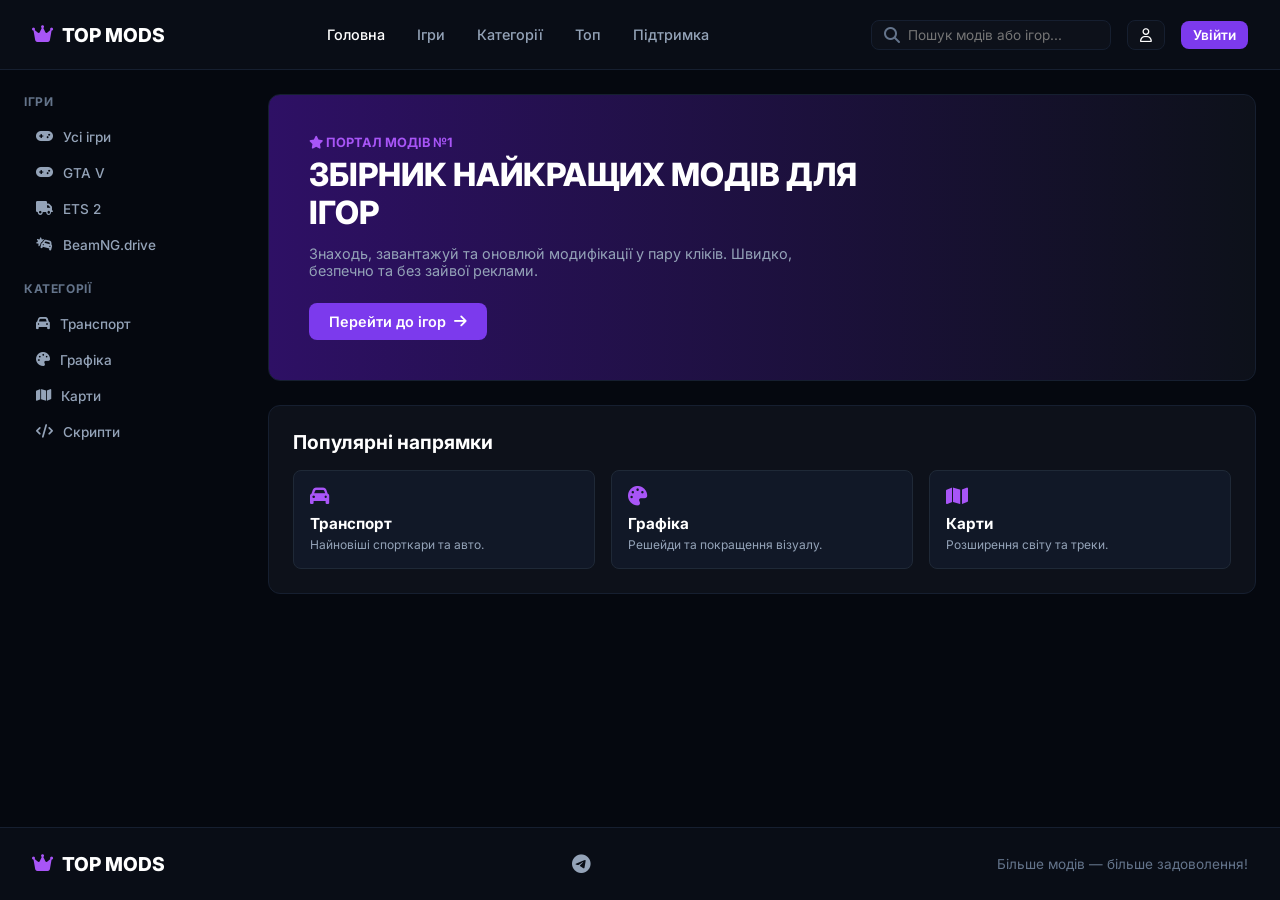
==== commit de0112e8: "Update index.html" ====
--- a/index.html
+++ b/index.html
@@ -10,7 +10,6 @@
 </head>
 <body>
 
-    <!-- Навігація -->
     <header class="navbar">
         <div class="logo"><i class="fa-solid fa-crown"></i> TOP MODS</div>
         <nav class="nav-links">
@@ -25,67 +24,62 @@
                 <i class="fa-solid fa-magnifying-glass"></i>
                 <input type="text" placeholder="Пошук модів або ігор...">
             </div>
-            <button class="icon-btn"><i class="fa-regular fa-user"></i></button>
-            <button class="login-btn">Увійти</button>
+            <button class="icon-btn" onclick="alert('Кабінет користувача')"><i class="fa-regular fa-user"></i></button>
+            <button class="login-btn" onclick="alert('Сторінка входу')">Увійти</button>
         </div>
     </header>
 
-    <!-- Основний контейнер -->
     <div class="main-container" style="display: flex; gap: 1.5rem; max-width: 1400px; width: 100%; margin: 0 auto; padding: 1.5rem;">
         
-        <!-- Лівий сайдбар -->
         <aside class="left-sidebar" style="width: 220px; flex-shrink: 0;">
             <div class="sidebar-section-title">ІГРИ</div>
             <ul class="sidebar-list">
-                <li class="active"><i class="fa-solid fa-gamepad"></i> Усі ігри</li>
-                <li><i class="fa-solid fa-gamepad"></i> GTA V</li>
-                <li><i class="fa-solid fa-truck"></i> ETS 2</li>
-                <li><i class="fa-solid fa-car-burst"></i> BeamNG.drive</li>
+                <li><a href="games.html" style="color:inherit; text-decoration:none; display:flex; align-items:center; gap:10px; width:100%;"><i class="fa-solid fa-gamepad"></i> Усі ігри</a></li>
+                <li><a href="games.html?game=gta5" style="color:inherit; text-decoration:none; display:flex; align-items:center; gap:10px; width:100%;"><i class="fa-solid fa-gamepad"></i> GTA V</a></li>
+                <li><a href="games.html?game=ets2" style="color:inherit; text-decoration:none; display:flex; align-items:center; gap:10px; width:100%;"><i class="fa-solid fa-truck"></i> ETS 2</a></li>
+                <li><a href="games.html?game=beamng" style="color:inherit; text-decoration:none; display:flex; align-items:center; gap:10px; width:100%;"><i class="fa-solid fa-car-burst"></i> BeamNG.drive</a></li>
             </ul>
 
             <div class="sidebar-section-title">КАТЕГОРІЇ</div>
             <ul class="sidebar-list">
-                <li><i class="fa-solid fa-car"></i> Транспорт</li>
-                <li><i class="fa-solid fa-palette"></i> Графіка</li>
-                <li><i class="fa-solid fa-map"></i> Карти</li>
-                <li><i class="fa-solid fa-code"></i> Скрипти</li>
+                <li><a href="categories.html?cat=transport" style="color:inherit; text-decoration:none; display:flex; align-items:center; gap:10px; width:100%;"><i class="fa-solid fa-car"></i> Транспорт</a></li>
+                <li><a href="categories.html?cat=graphics" style="color:inherit; text-decoration:none; display:flex; align-items:center; gap:10px; width:100%;"><i class="fa-solid fa-palette"></i> Графіка</a></li>
+                <li><a href="categories.html?cat=maps" style="color:inherit; text-decoration:none; display:flex; align-items:center; gap:10px; width:100%;"><i class="fa-solid fa-map"></i> Карти</a></li>
+                <li><a href="categories.html?cat=scripts" style="color:inherit; text-decoration:none; display:flex; align-items:center; gap:10px; width:100%;"><i class="fa-solid fa-code"></i> Скрипти</a></li>
             </ul>
         </aside>
 
-        <!-- Центральний контент -->
         <main class="content-area" style="flex: 1; display: flex; flex-direction: column; gap: 1.5rem;">
             
-            <!-- Великий банер -->
-            <div style="background: linear-gradient(90deg, #2e1065 0%, #0d111a 100%); border: 1px solid #161f30; border-radius: 12px; padding: 2.5rem; position: relative; overflow: hidden;">
+            <div style="background: linear-gradient(90deg, #2e1065 0%, #0d111a 100%); border: 1px solid #161f30; border-radius: 12px; padding: 2.5rem;">
                 <div style="max-width: 550px;">
                     <div style="font-size: 0.8rem; color: #a855f7; margin-bottom: 6px; font-weight: 700;"><i class="fa-solid fa-star"></i> ПОРТАЛ МОДІВ №1</div>
                     <h1 style="font-size: 2rem; font-weight: 800; margin-bottom: 0.75rem; line-height: 1.2;">ЗБІРНИК НАЙКРАЩИХ МОДІВ ДЛЯ ІГОР</h1>
                     <p style="color: #94a3b8; font-size: 0.9rem; margin-bottom: 1.5rem;">Знаходь, завантажуй та оновлюй модифікації у пару кліків. Швидко, безпечно та без зайвої реклами.</p>
-                    <a href="games.html" style="background: #7c3aed; color: #fff; border: none; padding: 10px 20px; border-radius: 8px; font-weight: 600; text-decoration: none; display: inline-flex; align-items: center; gap: 8px; font-size: 0.9rem;">
+                    <a href="games.html" style="background: #7c3aed; color: #fff; padding: 10px 20px; border-radius: 8px; font-weight: 600; text-decoration: none; display: inline-flex; align-items: center; gap: 8px; font-size: 0.9rem;">
                         Перейти до ігор <i class="fa-solid fa-arrow-right"></i>
                     </a>
                 </div>
             </div>
 
-            <!-- Популярні категорії -->
             <div style="background: #0d111a; border: 1px solid #161f30; border-radius: 12px; padding: 1.5rem;">
                 <h2 style="font-size: 1.2rem; font-weight: 700; margin-bottom: 1rem; color: #fff;">Популярні напрямки</h2>
                 <div style="display: grid; grid-template-columns: repeat(3, 1fr); gap: 1rem;">
-                    <div style="background: #111827; border: 1px solid #1f2937; border-radius: 8px; padding: 1rem;">
+                    <a href="categories.html" style="background: #111827; border: 1px solid #1f2937; border-radius: 8px; padding: 1rem; text-decoration: none; display: block; transition: 0.2s;">
                         <i class="fa-solid fa-car" style="color: #a855f7; font-size: 1.2rem; margin-bottom: 8px;"></i>
                         <h4 style="color: #fff; font-size: 0.95rem; margin-bottom: 4px;">Транспорт</h4>
                         <p style="color: #94a3b8; font-size: 0.75rem;">Найновіші спорткари та авто.</p>
-                    </div>
-                    <div style="background: #111827; border: 1px solid #1f2937; border-radius: 8px; padding: 1rem;">
+                    </a>
+                    <a href="categories.html" style="background: #111827; border: 1px solid #1f2937; border-radius: 8px; padding: 1rem; text-decoration: none; display: block;">
                         <i class="fa-solid fa-palette" style="color: #a855f7; font-size: 1.2rem; margin-bottom: 8px;"></i>
                         <h4 style="color: #fff; font-size: 0.95rem; margin-bottom: 4px;">Графіка</h4>
                         <p style="color: #94a3b8; font-size: 0.75rem;">Решейди та покращення візуалу.</p>
-                    </div>
-                    <div style="background: #111827; border: 1px solid #1f2937; border-radius: 8px; padding: 1rem;">
+                    </a>
+                    <a href="categories.html" style="background: #111827; border: 1px solid #1f2937; border-radius: 8px; padding: 1rem; text-decoration: none; display: block;">
                         <i class="fa-solid fa-map" style="color: #a855f7; font-size: 1.2rem; margin-bottom: 8px;"></i>
                         <h4 style="color: #fff; font-size: 0.95rem; margin-bottom: 4px;">Карти</h4>
                         <p style="color: #94a3b8; font-size: 0.75rem;">Розширення світу та треки.</p>
-                    </div>
+                    </a>
                 </div>
             </div>
 
@@ -93,18 +87,14 @@
 
     </div>
 
-    <!-- Футер -->
     <footer>
         <div class="footer-inner">
             <div class="logo"><i class="fa-solid fa-crown"></i> TOP MODS</div>
             <div class="footer-socials">
-                <i class="fa-brands fa-discord"></i>
-                <i class="fa-brands fa-telegram"></i>
-                <i class="fa-brands fa-youtube"></i>
+                <a href="https://t.me/Privud_privud" target="_blank" style="color:inherit;"><i class="fa-brands fa-telegram"></i></a>
             </div>
             <div class="footer-slogan">Більше модів — більше задоволення!</div>
         </div>
     </footer>
-
 </body>
 </html>
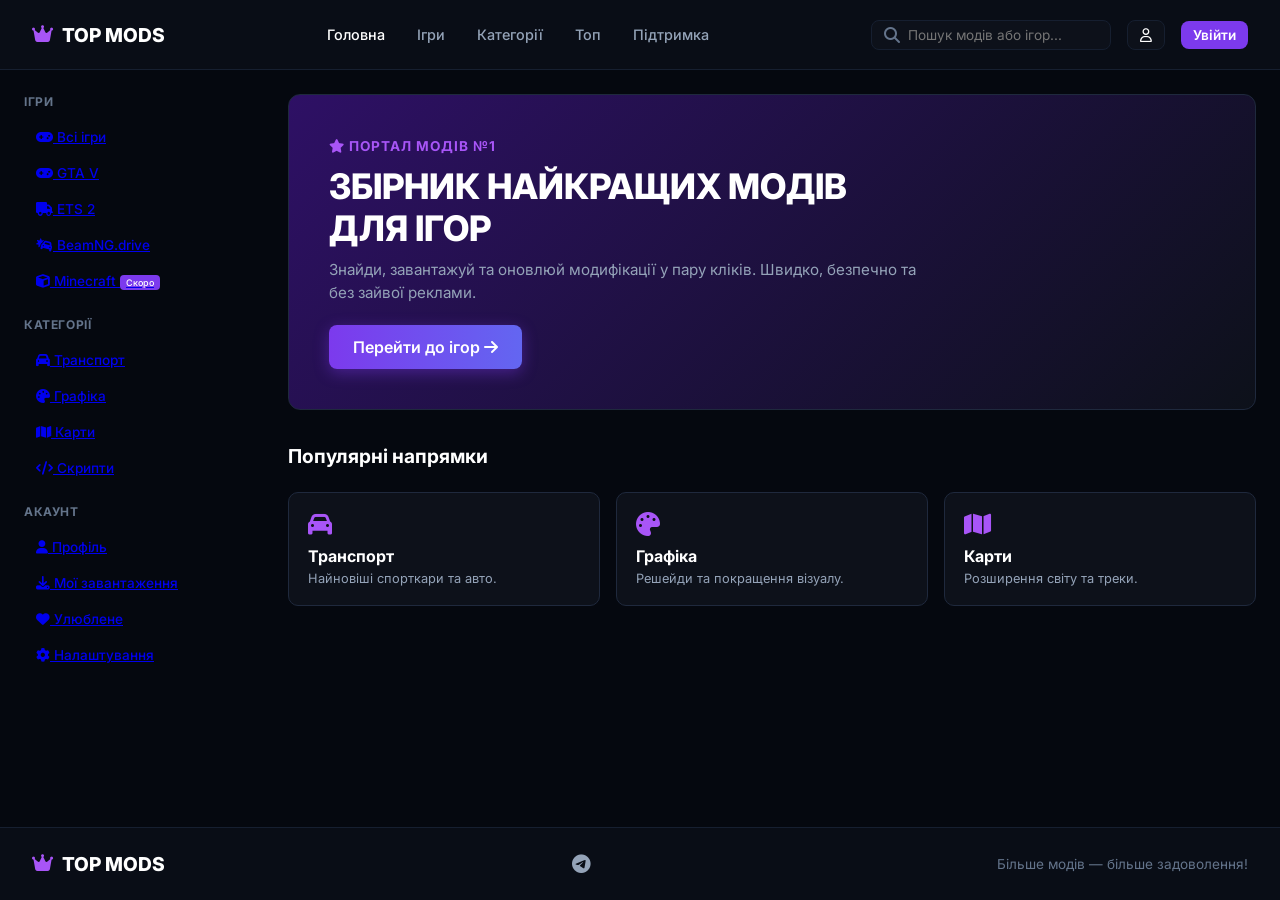
==== commit e52fb200: "Update index.html" ====
--- a/index.html
+++ b/index.html
@@ -10,6 +10,7 @@
 </head>
 <body>
 
+    <!-- Навігація -->
     <header class="navbar">
         <div class="logo"><i class="fa-solid fa-crown"></i> TOP MODS</div>
         <nav class="nav-links">
@@ -24,77 +25,88 @@
                 <i class="fa-solid fa-magnifying-glass"></i>
                 <input type="text" placeholder="Пошук модів або ігор...">
             </div>
-            <button class="icon-btn" onclick="alert('Кабінет користувача')"><i class="fa-regular fa-user"></i></button>
-            <button class="login-btn" onclick="alert('Сторінка входу')">Увійти</button>
+            <!-- Іконка профілю веде на profile.html -->
+            <a href="profile.html" class="icon-btn"><i class="fa-regular fa-user"></i></a>
+            <!-- Кнопка Входу веде на auth.html -->
+            <a href="auth.html" class="login-btn" style="text-decoration: none;">Увійти</a>
         </div>
     </header>
 
+    <!-- Головний контейнер сайту -->
     <div class="main-container" style="display: flex; gap: 1.5rem; max-width: 1400px; width: 100%; margin: 0 auto; padding: 1.5rem;">
         
-        <aside class="left-sidebar" style="width: 220px; flex-shrink: 0;">
+        <!-- Лівий сайдбар -->
+        <aside class="left-sidebar" style="width: 240px; flex-shrink: 0;">
             <div class="sidebar-section-title">ІГРИ</div>
             <ul class="sidebar-list">
-                <li><a href="games.html" style="color:inherit; text-decoration:none; display:flex; align-items:center; gap:10px; width:100%;"><i class="fa-solid fa-gamepad"></i> Усі ігри</a></li>
-                <li><a href="games.html?game=gta5" style="color:inherit; text-decoration:none; display:flex; align-items:center; gap:10px; width:100%;"><i class="fa-solid fa-gamepad"></i> GTA V</a></li>
-                <li><a href="games.html?game=ets2" style="color:inherit; text-decoration:none; display:flex; align-items:center; gap:10px; width:100%;"><i class="fa-solid fa-truck"></i> ETS 2</a></li>
-                <li><a href="games.html?game=beamng" style="color:inherit; text-decoration:none; display:flex; align-items:center; gap:10px; width:100%;"><i class="fa-solid fa-car-burst"></i> BeamNG.drive</a></li>
+                <li><a href="games.html"><i class="fa-solid fa-gamepad"></i> Всі ігри</a></li>
+                <li><a href="games.html"><i class="fa-solid fa-gamepad"></i> GTA V</a></li>
+                <li><a href="games.html"><i class="fa-solid fa-truck"></i> ETS 2</a></li>
+                <li><a href="games.html"><i class="fa-solid fa-car-burst"></i> BeamNG.drive</a></li>
+                <li><a href="games.html"><i class="fa-solid fa-cube"></i> Minecraft <span style="background:#7c3aed; color:#fff; font-size:9px; padding:2px 6px; border-radius:4px; margin-left:auto;">Скоро</span></a></li>
             </ul>
 
             <div class="sidebar-section-title">КАТЕГОРІЇ</div>
             <ul class="sidebar-list">
-                <li><a href="categories.html?cat=transport" style="color:inherit; text-decoration:none; display:flex; align-items:center; gap:10px; width:100%;"><i class="fa-solid fa-car"></i> Транспорт</a></li>
-                <li><a href="categories.html?cat=graphics" style="color:inherit; text-decoration:none; display:flex; align-items:center; gap:10px; width:100%;"><i class="fa-solid fa-palette"></i> Графіка</a></li>
-                <li><a href="categories.html?cat=maps" style="color:inherit; text-decoration:none; display:flex; align-items:center; gap:10px; width:100%;"><i class="fa-solid fa-map"></i> Карти</a></li>
-                <li><a href="categories.html?cat=scripts" style="color:inherit; text-decoration:none; display:flex; align-items:center; gap:10px; width:100%;"><i class="fa-solid fa-code"></i> Скрипти</a></li>
+                <li><a href="categories.html"><i class="fa-solid fa-car"></i> Транспорт</a></li>
+                <li><a href="categories.html"><i class="fa-solid fa-palette"></i> Графіка</a></li>
+                <li><a href="categories.html"><i class="fa-solid fa-map"></i> Карти</a></li>
+                <li><a href="categories.html"><i class="fa-solid fa-code"></i> Скрипти</a></li>
+            </ul>
+
+            <div class="sidebar-section-title">АКАУНТ</div>
+            <ul class="sidebar-list">
+                <li><a href="profile.html"><i class="fa-solid fa-user"></i> Профіль</a></li>
+                <li><a href="profile.html"><i class="fa-solid fa-download"></i> Мої завантаження</a></li>
+                <li><a href="profile.html"><i class="fa-solid fa-heart"></i> Улюблене</a></li>
+                <li><a href="profile.html"><i class="fa-solid fa-gear"></i> Налаштування</a></li>
             </ul>
         </aside>
 
+        <!-- Центральний контент -->
         <main class="content-area" style="flex: 1; display: flex; flex-direction: column; gap: 1.5rem;">
             
-            <div style="background: linear-gradient(90deg, #2e1065 0%, #0d111a 100%); border: 1px solid #161f30; border-radius: 12px; padding: 2.5rem;">
-                <div style="max-width: 550px;">
-                    <div style="font-size: 0.8rem; color: #a855f7; margin-bottom: 6px; font-weight: 700;"><i class="fa-solid fa-star"></i> ПОРТАЛ МОДІВ №1</div>
-                    <h1 style="font-size: 2rem; font-weight: 800; margin-bottom: 0.75rem; line-height: 1.2;">ЗБІРНИК НАЙКРАЩИХ МОДІВ ДЛЯ ІГОР</h1>
-                    <p style="color: #94a3b8; font-size: 0.9rem; margin-bottom: 1.5rem;">Знаходь, завантажуй та оновлюй модифікації у пару кліків. Швидко, безпечно та без зайвої реклами.</p>
-                    <a href="games.html" style="background: #7c3aed; color: #fff; padding: 10px 20px; border-radius: 8px; font-weight: 600; text-decoration: none; display: inline-flex; align-items: center; gap: 8px; font-size: 0.9rem;">
-                        Перейти до ігор <i class="fa-solid fa-arrow-right"></i>
-                    </a>
+            <!-- Банер -->
+            <div style="background: linear-gradient(135deg, #2e1065 0%, #0d111a 100%); border: 1px solid #1f293d; border-radius: 12px; padding: 2.5rem; position: relative; overflow: hidden;">
+                <div style="position: relative; z-index: 2; max-width: 600px;">
+                    <span style="color: #a855f7; font-size: 0.85rem; font-weight: 700; text-transform: uppercase; letter-spacing: 1px;"><i class="fa-solid fa-star"></i> ПОРТАЛ МОДІВ №1</span>
+                    <h1 style="font-size: 2.2rem; font-weight: 800; color: #fff; margin: 10px 0;">ЗБІРНИК НАЙКРАЩИХ МОДІВ ДЛЯ ІГОР</h1>
+                    <p style="color: #94a3b8; font-size: 0.95rem; margin-bottom: 20px; line-height: 1.5;">Знайди, завантажуй та оновлюй модифікації у пару кліків. Швидко, безпечно та без зайвої реклами.</p>
+                    <a href="games.html" style="display: inline-block; background: linear-gradient(90deg, #7c3aed, #6366f1); color: #fff; padding: 12px 24px; border-radius: 8px; font-weight: 600; text-decoration: none; box-shadow: 0 4px 15px rgba(124,58,237,0.4);">Перейти до ігор <i class="fa-solid fa-arrow-right"></i></a>
                 </div>
             </div>
 
-            <div style="background: #0d111a; border: 1px solid #161f30; border-radius: 12px; padding: 1.5rem;">
-                <h2 style="font-size: 1.2rem; font-weight: 700; margin-bottom: 1rem; color: #fff;">Популярні напрямки</h2>
-                <div style="display: grid; grid-template-columns: repeat(3, 1fr); gap: 1rem;">
-                    <a href="categories.html" style="background: #111827; border: 1px solid #1f2937; border-radius: 8px; padding: 1rem; text-decoration: none; display: block; transition: 0.2s;">
-                        <i class="fa-solid fa-car" style="color: #a855f7; font-size: 1.2rem; margin-bottom: 8px;"></i>
-                        <h4 style="color: #fff; font-size: 0.95rem; margin-bottom: 4px;">Транспорт</h4>
-                        <p style="color: #94a3b8; font-size: 0.75rem;">Найновіші спорткари та авто.</p>
-                    </a>
-                    <a href="categories.html" style="background: #111827; border: 1px solid #1f2937; border-radius: 8px; padding: 1rem; text-decoration: none; display: block;">
-                        <i class="fa-solid fa-palette" style="color: #a855f7; font-size: 1.2rem; margin-bottom: 8px;"></i>
-                        <h4 style="color: #fff; font-size: 0.95rem; margin-bottom: 4px;">Графіка</h4>
-                        <p style="color: #94a3b8; font-size: 0.75rem;">Решейди та покращення візуалу.</p>
-                    </a>
-                    <a href="categories.html" style="background: #111827; border: 1px solid #1f2937; border-radius: 8px; padding: 1rem; text-decoration: none; display: block;">
-                        <i class="fa-solid fa-map" style="color: #a855f7; font-size: 1.2rem; margin-bottom: 8px;"></i>
-                        <h4 style="color: #fff; font-size: 0.95rem; margin-bottom: 4px;">Карти</h4>
-                        <p style="color: #94a3b8; font-size: 0.75rem;">Розширення світу та треки.</p>
-                    </a>
-                </div>
+            <!-- Популярні напрямки -->
+            <h2 style="font-size: 1.2rem; color: #fff; margin-top: 10px;">Популярні напрямки</h2>
+            <div style="display: grid; grid-template-columns: repeat(3, 1fr); gap: 1rem;">
+                <a href="categories.html" style="background: #0d111a; border: 1px solid #1f293d; border-radius: 10px; padding: 1.2rem; text-decoration: none; color: inherit; transition: 0.2s;" onmouseover="this.style.borderColor='#a855f7'" onmouseout="this.style.borderColor='#1f293d'">
+                    <i class="fa-solid fa-car" style="font-size: 1.5rem; color: #a855f7; margin-bottom: 10px;"></i>
+                    <h3 style="font-size: 1rem; color: #fff; margin-bottom: 5px;">Транспорт</h3>
+                    <p style="font-size: 0.8rem; color: #94a3b8; margin: 0;">Найновіші спорткари та авто.</p>
+                </a>
+                <a href="categories.html" style="background: #0d111a; border: 1px solid #1f293d; border-radius: 10px; padding: 1.2rem; text-decoration: none; color: inherit; transition: 0.2s;" onmouseover="this.style.borderColor='#a855f7'" onmouseout="this.style.borderColor='#1f293d'">
+                    <i class="fa-solid fa-palette" style="font-size: 1.5rem; color: #a855f7; margin-bottom: 10px;"></i>
+                    <h3 style="font-size: 1rem; color: #fff; margin-bottom: 5px;">Графіка</h3>
+                    <p style="font-size: 0.8rem; color: #94a3b8; margin: 0;">Решейди та покращення візуалу.</p>
+                </a>
+                <a href="categories.html" style="background: #0d111a; border: 1px solid #1f293d; border-radius: 10px; padding: 1.2rem; text-decoration: none; color: inherit; transition: 0.2s;" onmouseover="this.style.borderColor='#a855f7'" onmouseout="this.style.borderColor='#1f293d'">
+                    <i class="fa-solid fa-map" style="font-size: 1.5rem; color: #a855f7; margin-bottom: 10px;"></i>
+                    <h3 style="font-size: 1rem; color: #fff; margin-bottom: 5px;">Карти</h3>
+                    <p style="font-size: 0.8rem; color: #94a3b8; margin: 0;">Розширення світу та треки.</p>
+                </a>
             </div>
 
         </main>
-
     </div>
 
+    <!-- Футер -->
     <footer>
         <div class="footer-inner">
             <div class="logo"><i class="fa-solid fa-crown"></i> TOP MODS</div>
-            <div class="footer-socials">
-                <a href="https://t.me/Privud_privud" target="_blank" style="color:inherit;"><i class="fa-brands fa-telegram"></i></a>
-            </div>
+            <div class="footer-socials"><a href="https://t.me/Privud_privud" target="_blank" style="color:inherit;"><i class="fa-brands fa-telegram"></i></a></div>
             <div class="footer-slogan">Більше модів — більше задоволення!</div>
         </div>
     </footer>
+
 </body>
 </html>
